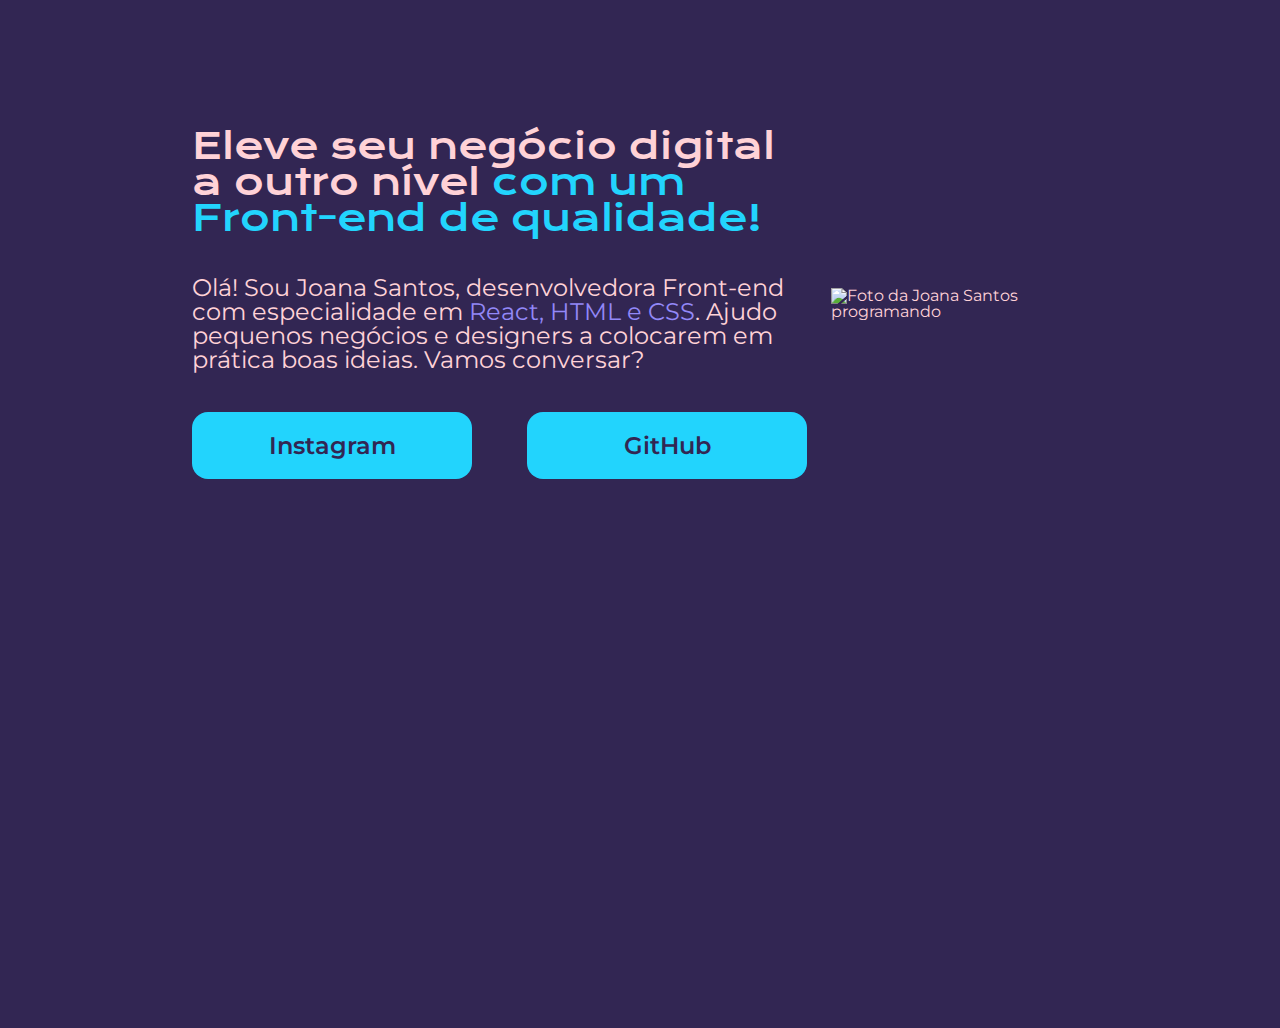
==== Nível 1/03-Tags semânticas/index.html @ db1eaff5 "Alinhamento com Flexbox" ====
<!DOCTYPE html>
<html lang="pt-br">
<head>
    <meta charset="UTF-8">
    <meta name="viewport" content="width=device-width, initial-scale=1.0">
    <title>Portfolio</title>
    <link rel="stylesheet" href="reset.css">
    <link rel="stylesheet" href="style.css">
</head>
<body>
    <header></header>
    <main class="conteudo">
        <section class="conteudo__principal">
            <h1 class="conteudo__principal__titulo">
                Eleve seu negócio digital a outro nível 
                <strong class="conteudo-titulo-destaque">com um Front-end de qualidade!</strong>
            </h1>
            <p class="conteudo__principal__paragrafo">Olá! Sou Joana Santos, desenvolvedora 
                Front-end com especialidade em <strong class="conteudo-paragrafo-destaque">React, HTML e CSS</strong>. 
                Ajudo pequenos negócios e designers a colocarem em prática boas ideias. Vamos conversar?
            </p>
            <div class="conteudo__principal__botoes">
                <a class="conteudo__principal__botoes__botao" href="https://instagram.com/rafaballerini">Instagram</a>
                <a class="conteudo__principal__botoes__botao" href="https://github.com/guilhermeonrails">GitHub</a>
            </div>
        </section>
        <img class="conteudo-imagem" src="imagem.png" alt="Foto da Joana Santos programando">
    </main>
    <footer></footer>
</body>
</html>
---- Nível 1/03-Tags semânticas/style.css ----
@import url('https://fonts.googleapis.com/css2?family=Krona+One&family=Montserrat:wght@400;600&display=swap');


:root {
    --fundo-principal: #322653;
    --texto-principal: #FFD2D7;
    --texto-secundario: #22D4FD;
    --font-size: 1rem;
    --font-titulo: 'Krona One', sans-serif;
    --font-corpo: 'Montserrat', sans-serif;
}

*, h1, p, a {
    color: var(--texto-principal);
    font-size: var(--font-size);
    font-family: var(--font-corpo);
}

h1 {
    font-family: var(--font-titulo);
}

body {
    background-color: var(--fundo-principal);
}

strong {
    color: var(--texto-secundario);
}

/* CONTEUDO */

.conteudo {
    display: flex;
    align-items: center;
    justify-content: space-between;
    gap: 24px;
    margin: 10% 15%;
}

.conteudo__principal {
    max-width: 615px;
    display: flex;
    flex-direction: column;
    gap: 40px;
}

.conteudo__principal__titulo {
    --font-size: 2.25rem;
}

.conteudo__principal__paragrafo {
    --font-size: 1.5rem;
}

.conteudo-paragrafo-destaque {
    --texto-secundario: #9288F8;
}

.conteudo__principal__botoes {
    display: flex;
    justify-content: space-between;
}

.conteudo__principal__botoes__botao {
    background-color: var(--texto-secundario);
    width: 280px;
    text-align: center;
    border-radius: 16px;
    --font-size: 1.5rem;
    padding: 21.5px 0;
    color:var(--fundo-principal);
    font-weight: 600;
}
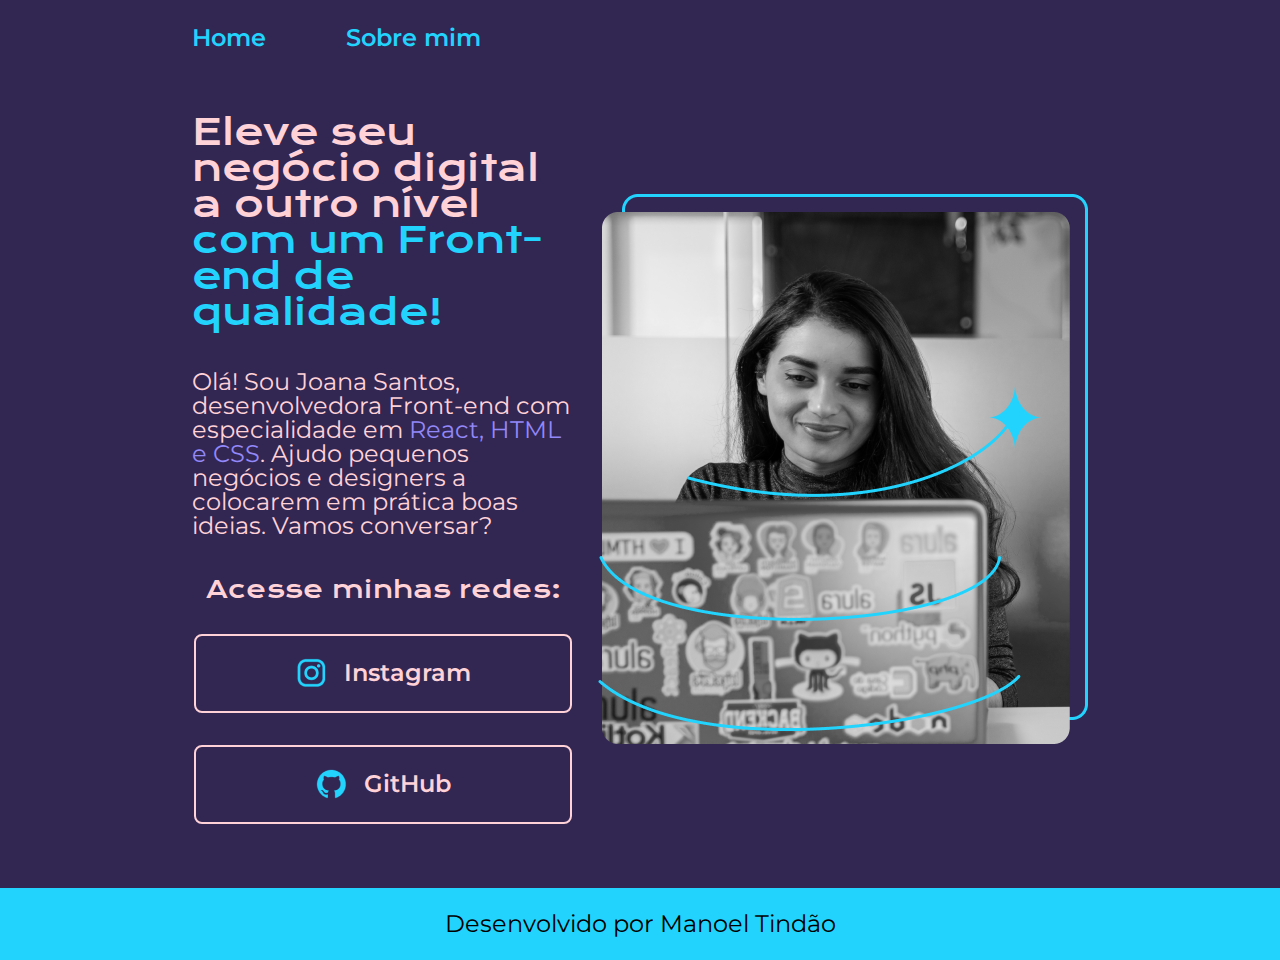
==== commit e59fba12: "Conclusão header" ====
--- a/Nível 1/03-Tags semânticas/index.html
+++ b/Nível 1/03-Tags semânticas/index.html
@@ -4,11 +4,16 @@
     <meta charset="UTF-8">
     <meta name="viewport" content="width=device-width, initial-scale=1.0">
     <title>Portfolio</title>
-    <link rel="stylesheet" href="reset.css">
-    <link rel="stylesheet" href="style.css">
+    <link rel="stylesheet" href="./styles/reset.css">
+    <link rel="stylesheet" href="./styles/style.css">
 </head>
 <body>
-    <header></header>
+    <header class="cabecalho">
+        <nav class="cabecalho__menu">
+            <a class="cabecalho__menu__item" href="index.html">Home</a>
+            <a class="cabecalho__menu__item" href="about.html">Sobre mim</a>
+        </nav>
+    </header>
     <main class="conteudo">
         <section class="conteudo__principal">
             <h1 class="conteudo__principal__titulo">
@@ -20,12 +25,21 @@
                 Ajudo pequenos negócios e designers a colocarem em prática boas ideias. Vamos conversar?
             </p>
             <div class="conteudo__principal__botoes">
-                <a class="conteudo__principal__botoes__botao" href="https://instagram.com/rafaballerini">Instagram</a>
-                <a class="conteudo__principal__botoes__botao" href="https://github.com/guilhermeonrails">GitHub</a>
+                <h2 class="conteudo__principal__botoes__subtitulo">Acesse minhas redes:</h2>
+                <a class="conteudo__principal__botoes__botao" href="https://instagram.com/rafaballerini">
+                    <img src="./assets/instagram.png" alt="Icone instagram">
+                    Instagram
+                </a>
+                <a class="conteudo__principal__botoes__botao" href="https://github.com/guilhermeonrails">
+                    <img src="./assets/github.png " alt="Icone github">
+                    GitHub
+                </a>
             </div>
         </section>
-        <img class="conteudo-imagem" src="imagem.png" alt="Foto da Joana Santos programando">
+        <img class="conteudo-imagem" src="./assets/Imagem.png" alt="Foto da Joana Santos programando">
     </main>
-    <footer></footer>
+    <footer class="rodape">
+        <p class="rodape__texto">Desenvolvido por Manoel Tindão</p>
+    </footer>
 </body>
 </html>--- a/Nível 1/03-Tags semânticas/styles/style.css
+++ b/Nível 1/03-Tags semânticas/styles/style.css
@@ -0,0 +1,122 @@
+@import url('https://fonts.googleapis.com/css2?family=Krona+One&family=Montserrat:wght@400;600&display=swap');
+
+
+:root {
+    --fundo-principal: #322653;
+    --texto-principal: #FFD2D7;
+    --texto-secundario: #22D4FD;
+    --font-size: 1.5rem;
+    --font-weight: 400;
+    --font-titulo: 'Krona One', sans-serif;
+    --font-corpo: 'Montserrat', sans-serif;
+}
+
+*, h1, h2, p, a {
+    color: var(--texto-principal);
+    font-size: var(--font-size);
+    font-family: var(--font-corpo);
+    font-weight: var(--font-weight);
+}
+
+h1, h2 {
+    font-family: var(--font-titulo);
+}
+
+body {
+    background-color: var(--fundo-principal);
+    display: flex;
+    flex-direction: column;
+    justify-content: space-between;
+}
+
+strong {
+    color: var(--texto-secundario);
+}
+
+/* CONTEUDO */
+
+.cabecalho {
+    padding: 2% 0 0 15%;
+}
+
+.cabecalho__menu {
+    display: flex;
+    gap: 80px;
+}
+
+.cabecalho__menu__item {
+    --font-weight: 600;
+    color: var(--texto-secundario);
+}
+
+.conteudo {
+    display: flex;
+    align-items: center;
+    justify-content: space-between;
+    gap: 24px;
+    margin: 5% 15%;
+}
+
+.conteudo__principal {
+    max-width: 615px;
+    display: flex;
+    flex-direction: column;
+    gap: 40px;
+}
+
+.conteudo__principal__titulo {
+    --font-size: 2.25rem;
+}
+
+.conteudo__principal__paragrafo {
+    /* --font-size: 1.5rem; */
+}
+
+.conteudo-paragrafo-destaque {
+    --texto-secundario: #9288F8;
+}
+
+.conteudo__principal__botoes {
+    display: flex;
+    flex-direction: column;
+    gap: 32px;
+    justify-content: space-between;
+    align-items: center;
+}
+
+.conteudo__principal__botoes__subtitulo {
+    /* --font-size: 1.5rem; */
+}
+
+.conteudo__principal__botoes__botao {
+    display: flex;
+    justify-content: center;
+    align-items: center;
+    gap: 16px;
+    /* background-color: var(--texto-secundario); */
+    width: 378px;
+    text-align: center;
+    border-radius: 8px;
+    /* --font-size: 1.5rem; */
+    padding: 21.5px 0;
+    /* color:var(--fundo-principal); */
+    font-weight: 600;
+    border: 2px solid var(--texto-principal);
+    transition-property: color, background;
+    transition-duration: .2s;
+}
+
+.conteudo__principal__botoes__botao:hover {
+    background-color: rgba(129, 101, 207, 0.9);
+    color: #22D4FD;
+}
+
+.rodape {
+    background-color: var(--texto-secundario) ;
+}
+
+.rodape__texto {
+    --texto-principal: #000000;
+    padding: 24px;
+    text-align: center;
+}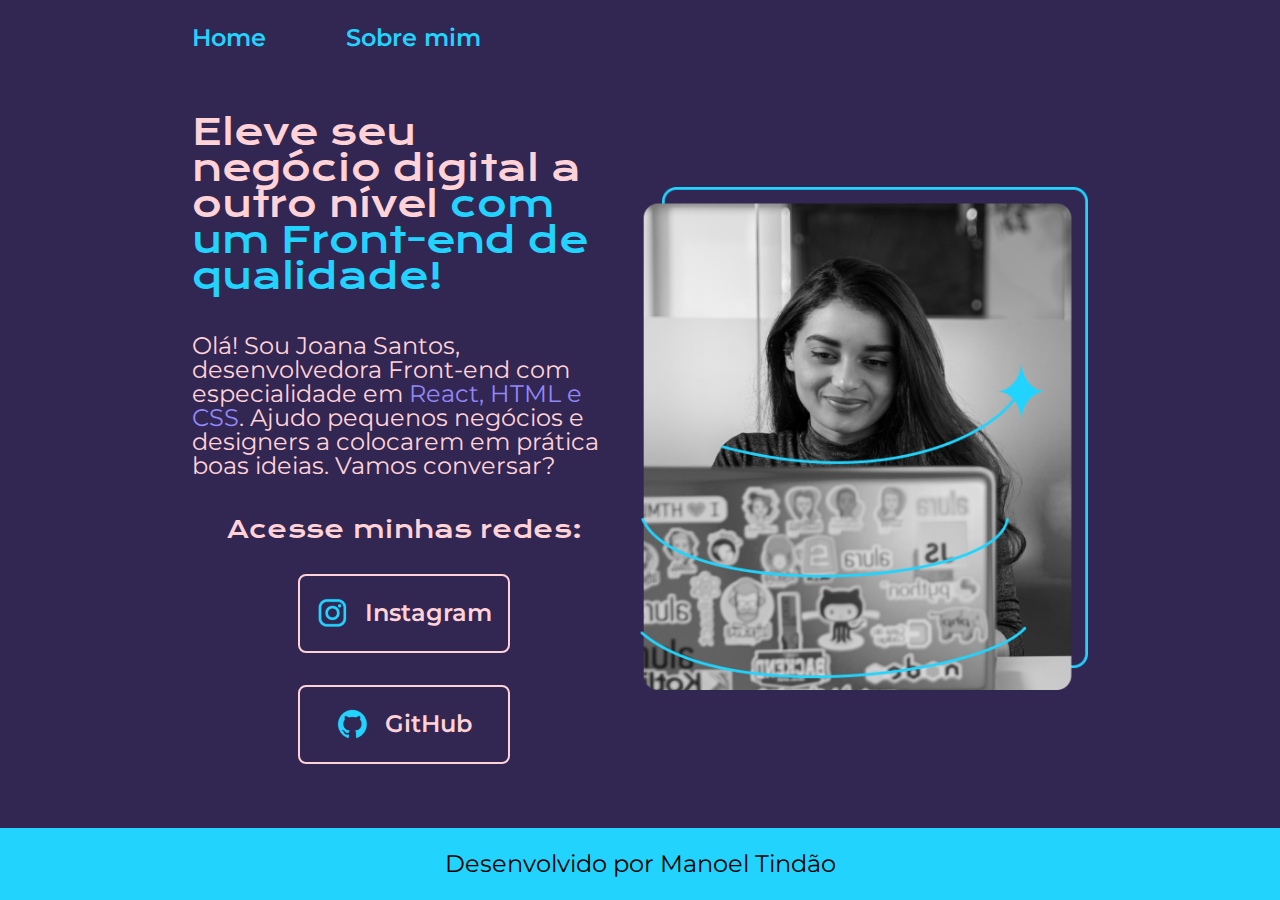
==== commit a163f0d8: "responsividade" ====
--- a/Nível 1/03-Tags semânticas/index.html
+++ b/Nível 1/03-Tags semânticas/index.html
@@ -36,7 +36,7 @@
                 </a>
             </div>
         </section>
-        <img class="conteudo-imagem" src="./assets/Imagem.png" alt="Foto da Joana Santos programando">
+        <img class="conteudo__imagem" src="./assets/Imagem.png" alt="Foto da Joana Santos programando">
     </main>
     <footer class="rodape">
         <p class="rodape__texto">Desenvolvido por Manoel Tindão</p>
--- a/Nível 1/03-Tags semânticas/styles/style.css
+++ b/Nível 1/03-Tags semânticas/styles/style.css
@@ -58,7 +58,7 @@
 }
 
 .conteudo__principal {
-    max-width: 615px;
+    width: 50%;
     display: flex;
     flex-direction: column;
     gap: 40px;
@@ -94,7 +94,7 @@
     align-items: center;
     gap: 16px;
     /* background-color: var(--texto-secundario); */
-    width: 378px;
+    width: 50%;
     text-align: center;
     border-radius: 8px;
     /* --font-size: 1.5rem; */
@@ -111,6 +111,10 @@
     color: #22D4FD;
 }
 
+.conteudo__imagem {
+    width: 50%;
+}
+
 .rodape {
     background-color: var(--texto-secundario) ;
 }
@@ -119,4 +123,26 @@
     --texto-principal: #000000;
     padding: 24px;
     text-align: center;
+}
+
+@media screen and (max-width: 1200px) {
+    .cabecalho {
+        padding: 5%;
+    }
+
+    .cabecalho__menu {
+        justify-content: center;
+    }
+
+    .conteudo {
+        flex-direction: column;
+    }
+
+    .conteudo__imagem {
+        order: -1;
+    }
+
+    .conteudo__principal {
+        width: auto;
+    }
 }